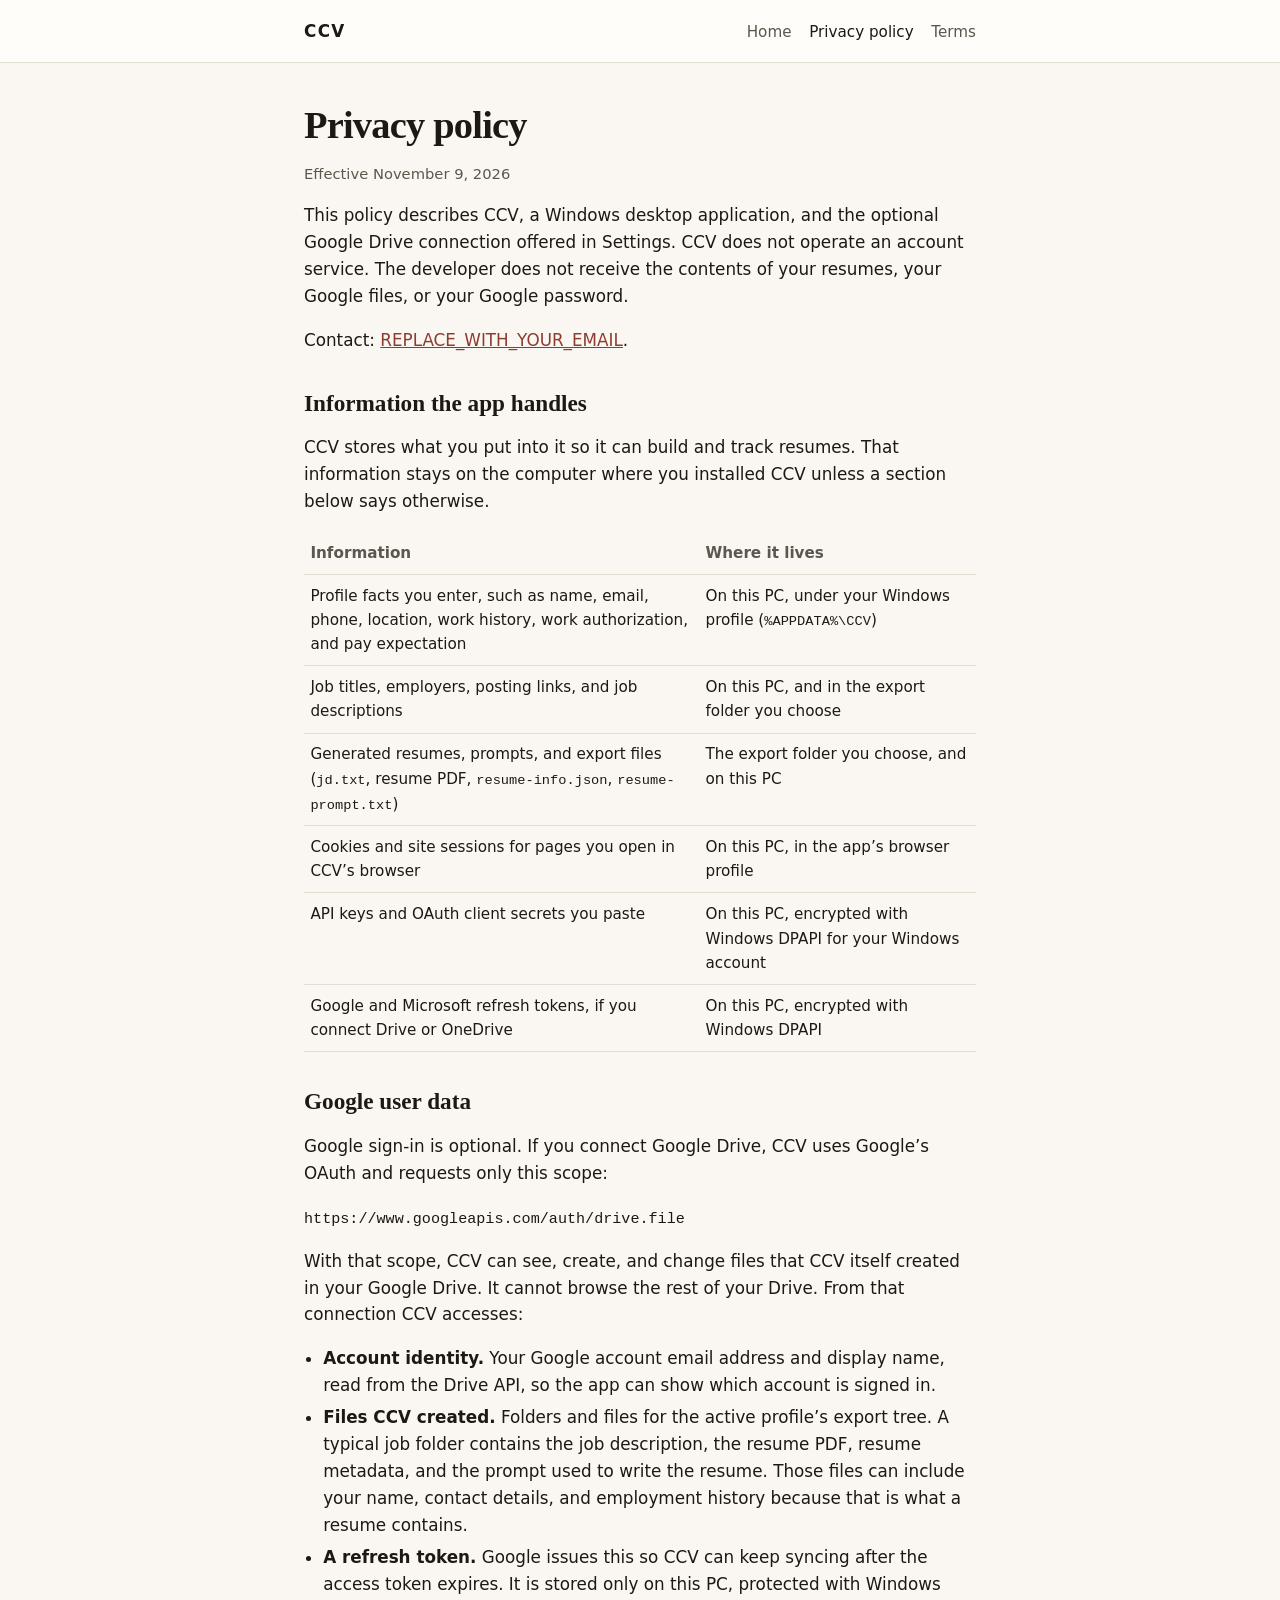
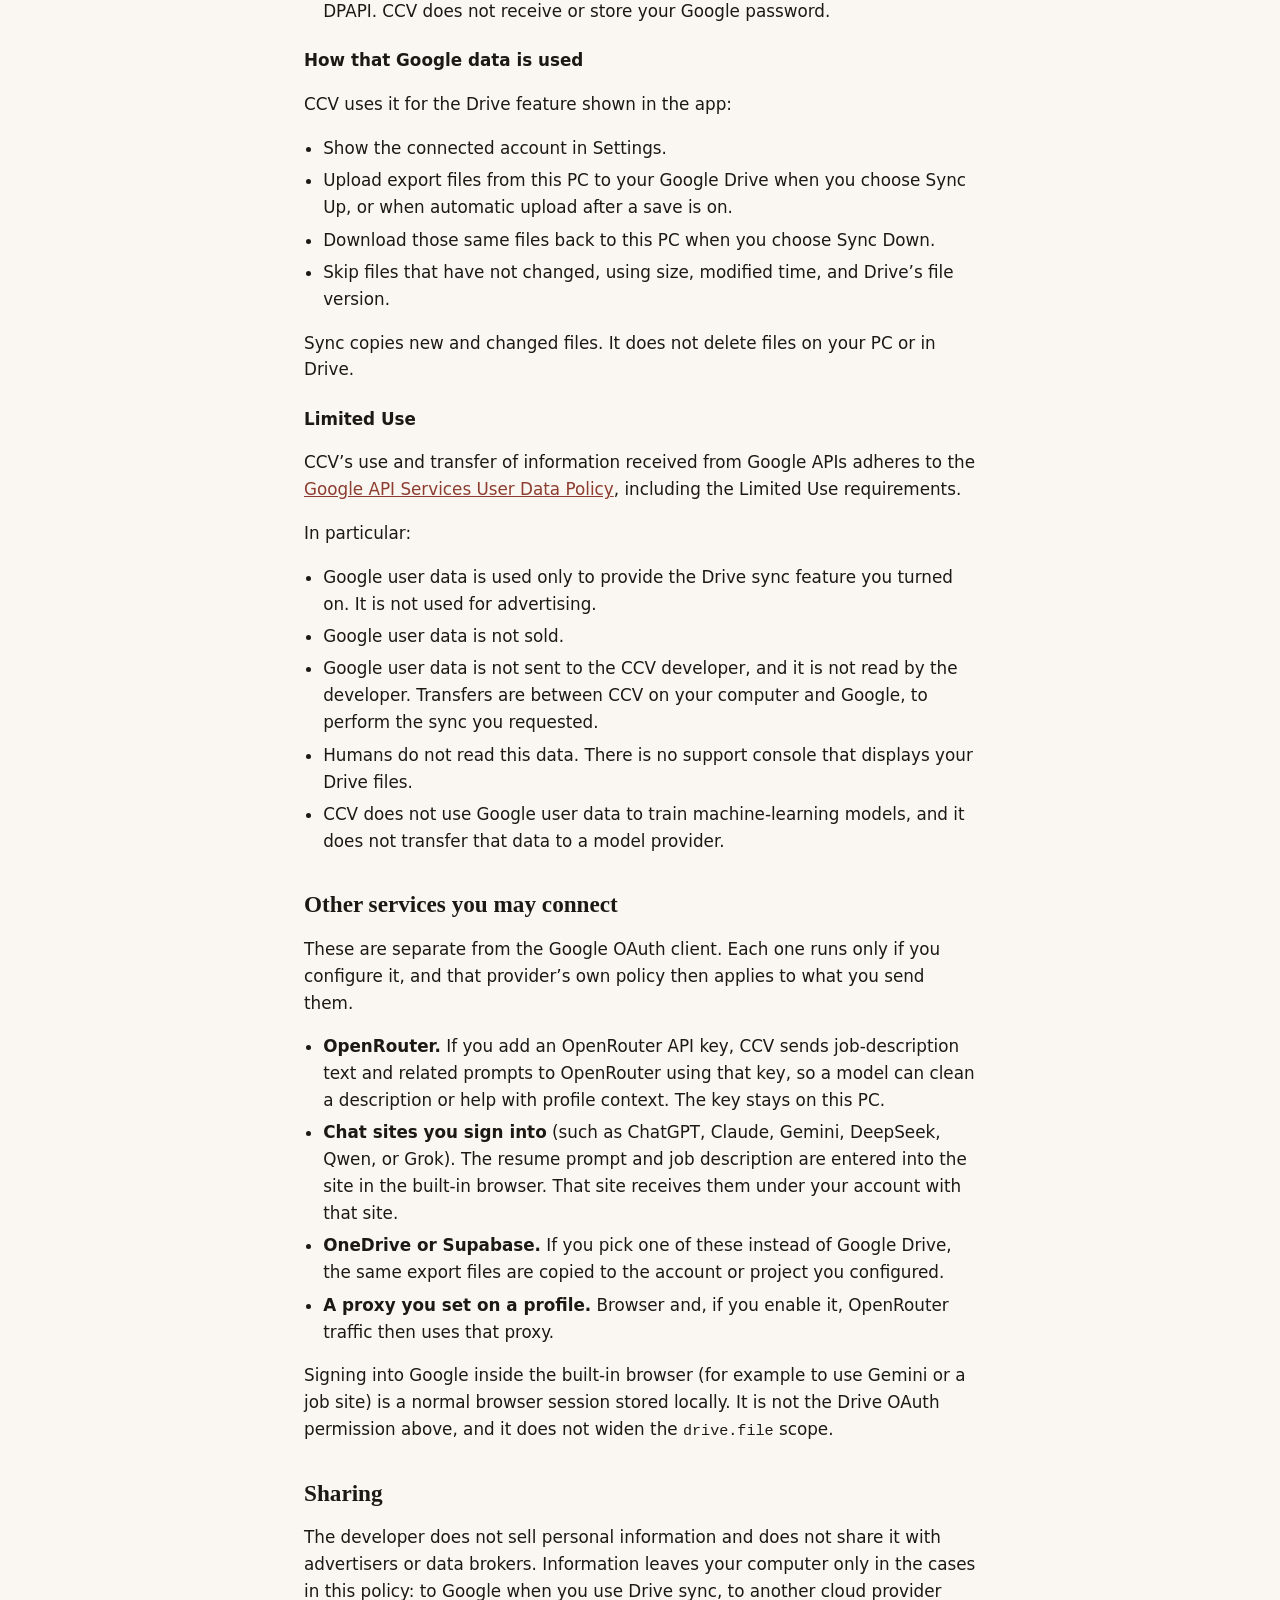
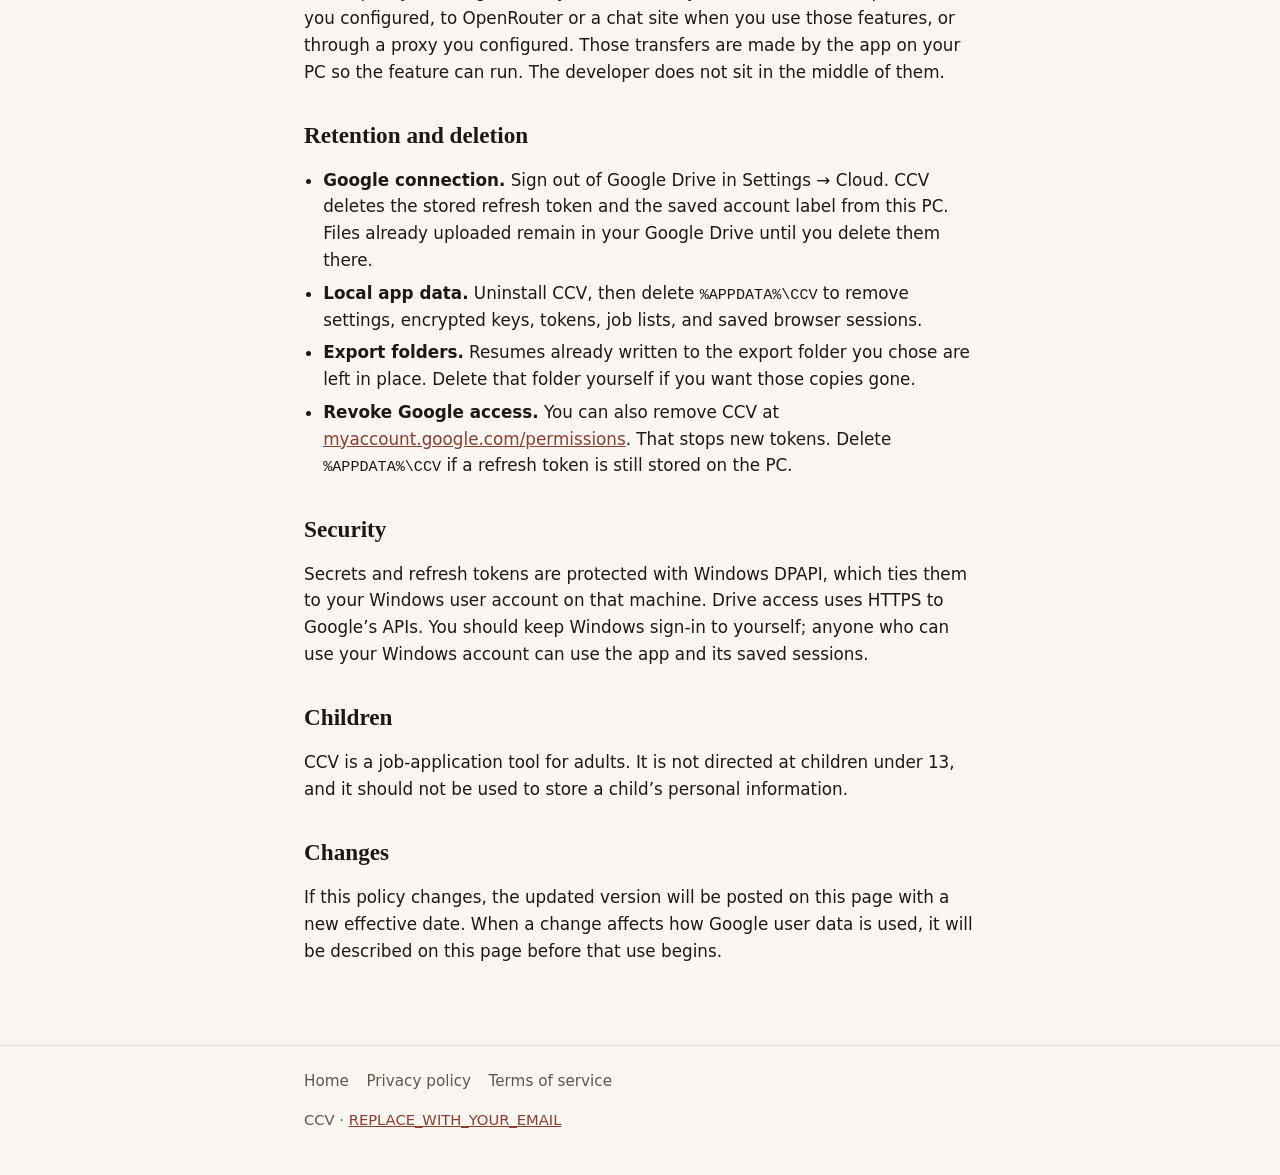
==== privacy.html @ bd31b7b7 "Publish the CCV public site." ====
<!DOCTYPE html>
<html lang="en">
<head>
  <meta charset="utf-8">
  <meta name="viewport" content="width=device-width, initial-scale=1">
  <title>Privacy policy — CCV</title>
  <meta name="description" content="How the CCV Windows app handles information on your PC, including Google account and Google Drive data used for optional file sync.">
  <link rel="stylesheet" href="styles.css">
</head>
<body>
  <header>
    <div class="wrap bar">
      <a class="mark" href="index.html">CCV</a>
      <nav>
        <a href="index.html">Home</a>
        <a href="privacy.html" aria-current="page">Privacy policy</a>
        <a href="terms.html">Terms</a>
      </nav>
    </div>
  </header>
  <main class="wrap">
    <h1>Privacy policy</h1>
    <p class="meta">Effective November 9, 2026</p>
    <p>This policy describes CCV, a Windows desktop application, and the optional Google Drive connection offered in Settings. CCV does not operate an account service. The developer does not receive the contents of your resumes, your Google files, or your Google password.</p>
    <p>Contact: <a href="mailto:REPLACE_WITH_YOUR_EMAIL">REPLACE_WITH_YOUR_EMAIL</a>.</p>

    <h2>Information the app handles</h2>
    <p>CCV stores what you put into it so it can build and track resumes. That information stays on the computer where you installed CCV unless a section below says otherwise.</p>
    <table>
      <thead>
        <tr><th>Information</th><th>Where it lives</th></tr>
      </thead>
      <tbody>
        <tr>
          <td>Profile facts you enter, such as name, email, phone, location, work history, work authorization, and pay expectation</td>
          <td>On this PC, under your Windows profile (<code>%APPDATA%\CCV</code>)</td>
        </tr>
        <tr>
          <td>Job titles, employers, posting links, and job descriptions</td>
          <td>On this PC, and in the export folder you choose</td>
        </tr>
        <tr>
          <td>Generated resumes, prompts, and export files (<code>jd.txt</code>, resume PDF, <code>resume-info.json</code>, <code>resume-prompt.txt</code>)</td>
          <td>The export folder you choose, and on this PC</td>
        </tr>
        <tr>
          <td>Cookies and site sessions for pages you open in CCV’s browser</td>
          <td>On this PC, in the app’s browser profile</td>
        </tr>
        <tr>
          <td>API keys and OAuth client secrets you paste</td>
          <td>On this PC, encrypted with Windows DPAPI for your Windows account</td>
        </tr>
        <tr>
          <td>Google and Microsoft refresh tokens, if you connect Drive or OneDrive</td>
          <td>On this PC, encrypted with Windows DPAPI</td>
        </tr>
      </tbody>
    </table>

    <h2>Google user data</h2>
    <p>Google sign-in is optional. If you connect Google Drive, CCV uses Google’s OAuth and requests only this scope:</p>
    <p><code>https://www.googleapis.com/auth/drive.file</code></p>
    <p>With that scope, CCV can see, create, and change files that CCV itself created in your Google Drive. It cannot browse the rest of your Drive. From that connection CCV accesses:</p>
    <ul>
      <li><strong>Account identity.</strong> Your Google account email address and display name, read from the Drive API, so the app can show which account is signed in.</li>
      <li><strong>Files CCV created.</strong> Folders and files for the active profile’s export tree. A typical job folder contains the job description, the resume PDF, resume metadata, and the prompt used to write the resume. Those files can include your name, contact details, and employment history because that is what a resume contains.</li>
      <li><strong>A refresh token.</strong> Google issues this so CCV can keep syncing after the access token expires. It is stored only on this PC, protected with Windows DPAPI. CCV does not receive or store your Google password.</li>
    </ul>

    <h3>How that Google data is used</h3>
    <p>CCV uses it for the Drive feature shown in the app:</p>
    <ul>
      <li>Show the connected account in Settings.</li>
      <li>Upload export files from this PC to your Google Drive when you choose Sync Up, or when automatic upload after a save is on.</li>
      <li>Download those same files back to this PC when you choose Sync Down.</li>
      <li>Skip files that have not changed, using size, modified time, and Drive’s file version.</li>
    </ul>
    <p>Sync copies new and changed files. It does not delete files on your PC or in Drive.</p>

    <h3>Limited Use</h3>
    <p>CCV’s use and transfer of information received from Google APIs adheres to the <a href="https://developers.google.com/terms/api-services-user-data-policy">Google API Services User Data Policy</a>, including the Limited Use requirements.</p>
    <p>In particular:</p>
    <ul>
      <li>Google user data is used only to provide the Drive sync feature you turned on. It is not used for advertising.</li>
      <li>Google user data is not sold.</li>
      <li>Google user data is not sent to the CCV developer, and it is not read by the developer. Transfers are between CCV on your computer and Google, to perform the sync you requested.</li>
      <li>Humans do not read this data. There is no support console that displays your Drive files.</li>
      <li>CCV does not use Google user data to train machine-learning models, and it does not transfer that data to a model provider.</li>
    </ul>

    <h2>Other services you may connect</h2>
    <p>These are separate from the Google OAuth client. Each one runs only if you configure it, and that provider’s own policy then applies to what you send them.</p>
    <ul>
      <li><strong>OpenRouter.</strong> If you add an OpenRouter API key, CCV sends job-description text and related prompts to OpenRouter using that key, so a model can clean a description or help with profile context. The key stays on this PC.</li>
      <li><strong>Chat sites you sign into</strong> (such as ChatGPT, Claude, Gemini, DeepSeek, Qwen, or Grok). The resume prompt and job description are entered into the site in the built-in browser. That site receives them under your account with that site.</li>
      <li><strong>OneDrive or Supabase.</strong> If you pick one of these instead of Google Drive, the same export files are copied to the account or project you configured.</li>
      <li><strong>A proxy you set on a profile.</strong> Browser and, if you enable it, OpenRouter traffic then uses that proxy.</li>
    </ul>
    <p>Signing into Google inside the built-in browser (for example to use Gemini or a job site) is a normal browser session stored locally. It is not the Drive OAuth permission above, and it does not widen the <code>drive.file</code> scope.</p>

    <h2>Sharing</h2>
    <p>The developer does not sell personal information and does not share it with advertisers or data brokers. Information leaves your computer only in the cases in this policy: to Google when you use Drive sync, to another cloud provider you configured, to OpenRouter or a chat site when you use those features, or through a proxy you configured. Those transfers are made by the app on your PC so the feature can run. The developer does not sit in the middle of them.</p>

    <h2>Retention and deletion</h2>
    <ul>
      <li><strong>Google connection.</strong> Sign out of Google Drive in Settings → Cloud. CCV deletes the stored refresh token and the saved account label from this PC. Files already uploaded remain in your Google Drive until you delete them there.</li>
      <li><strong>Local app data.</strong> Uninstall CCV, then delete <code>%APPDATA%\CCV</code> to remove settings, encrypted keys, tokens, job lists, and saved browser sessions.</li>
      <li><strong>Export folders.</strong> Resumes already written to the export folder you chose are left in place. Delete that folder yourself if you want those copies gone.</li>
      <li><strong>Revoke Google access.</strong> You can also remove CCV at <a href="https://myaccount.google.com/permissions">myaccount.google.com/permissions</a>. That stops new tokens. Delete <code>%APPDATA%\CCV</code> if a refresh token is still stored on the PC.</li>
    </ul>

    <h2>Security</h2>
    <p>Secrets and refresh tokens are protected with Windows DPAPI, which ties them to your Windows user account on that machine. Drive access uses HTTPS to Google’s APIs. You should keep Windows sign-in to yourself; anyone who can use your Windows account can use the app and its saved sessions.</p>

    <h2>Children</h2>
    <p>CCV is a job-application tool for adults. It is not directed at children under 13, and it should not be used to store a child’s personal information.</p>

    <h2>Changes</h2>
    <p>If this policy changes, the updated version will be posted on this page with a new effective date. When a change affects how Google user data is used, it will be described on this page before that use begins.</p>
  </main>
  <footer>
    <div class="wrap">
      <nav>
        <a href="index.html">Home</a>
        <a href="privacy.html">Privacy policy</a>
        <a href="terms.html">Terms of service</a>
      </nav>
      <p>CCV · <a href="mailto:REPLACE_WITH_YOUR_EMAIL">REPLACE_WITH_YOUR_EMAIL</a></p>
    </div>
  </footer>
</body>
</html>
---- styles.css ----
:root {
  --ink: #1c1915;
  --muted: #5c564c;
  --line: #e4ddd2;
  --paper: #faf7f2;
  --card: #fffdf9;
  --accent: #8c3d2f;
  --accent-soft: #f3e6e1;
  --max: 42rem;
}

* { box-sizing: border-box; }

html { scroll-behavior: smooth; }

body {
  margin: 0;
  background: var(--paper);
  color: var(--ink);
  font-family: "Segoe UI", "Source Sans 3", system-ui, sans-serif;
  font-size: 1.05rem;
  line-height: 1.6;
}

a { color: var(--accent); }

a:hover { text-decoration-thickness: 2px; }

.wrap {
  width: min(calc(100% - 2.5rem), var(--max));
  margin: 0 auto;
}

header {
  border-bottom: 1px solid var(--line);
  background: var(--card);
}

.bar {
  display: flex;
  align-items: baseline;
  justify-content: space-between;
  gap: 1rem;
  padding: 1.1rem 0;
}

.mark {
  color: inherit;
  font-weight: 700;
  letter-spacing: 0.08em;
  text-decoration: none;
}

nav { display: flex; gap: 1.1rem; }

nav a { color: var(--muted); text-decoration: none; font-size: 0.95rem; }

nav a[aria-current="page"],
nav a:hover { color: var(--ink); }

main { padding: 2.5rem 0 4rem; }

h1 {
  margin: 0 0 0.6rem;
  font-family: Georgia, "Iowan Old Style", "Palatino Linotype", serif;
  font-size: 2.4rem;
  font-weight: 600;
  letter-spacing: -0.02em;
  line-height: 1.15;
}

h2 {
  margin: 2.2rem 0 0.5rem;
  font-family: Georgia, "Iowan Old Style", "Palatino Linotype", serif;
  font-size: 1.45rem;
  font-weight: 600;
  line-height: 1.25;
}

h3 { margin: 1.4rem 0 0.3rem; font-size: 1.05rem; }

.lede { font-size: 1.2rem; color: var(--ink); }

.meta { color: var(--muted); font-size: 0.92rem; }

.card {
  margin: 1.5rem 0;
  padding: 1rem 1.15rem;
  background: var(--accent-soft);
  border-radius: 10px;
}

.card strong { display: block; margin-bottom: 0.25rem; }

ul, ol { padding-left: 1.2rem; }

li { margin: 0.35rem 0; }

table {
  width: 100%;
  border-collapse: collapse;
  font-size: 0.95rem;
}

th, td {
  text-align: left;
  vertical-align: top;
  padding: 0.55rem 0.4rem;
  border-bottom: 1px solid var(--line);
}

th { color: var(--muted); font-weight: 600; }

code {
  font-family: Consolas, "Cascadia Mono", monospace;
  font-size: 0.9em;
}

footer {
  border-top: 1px solid var(--line);
  color: var(--muted);
  font-size: 0.92rem;
  padding: 1.4rem 0 2rem;
}

footer nav { margin-bottom: 0.4rem; }
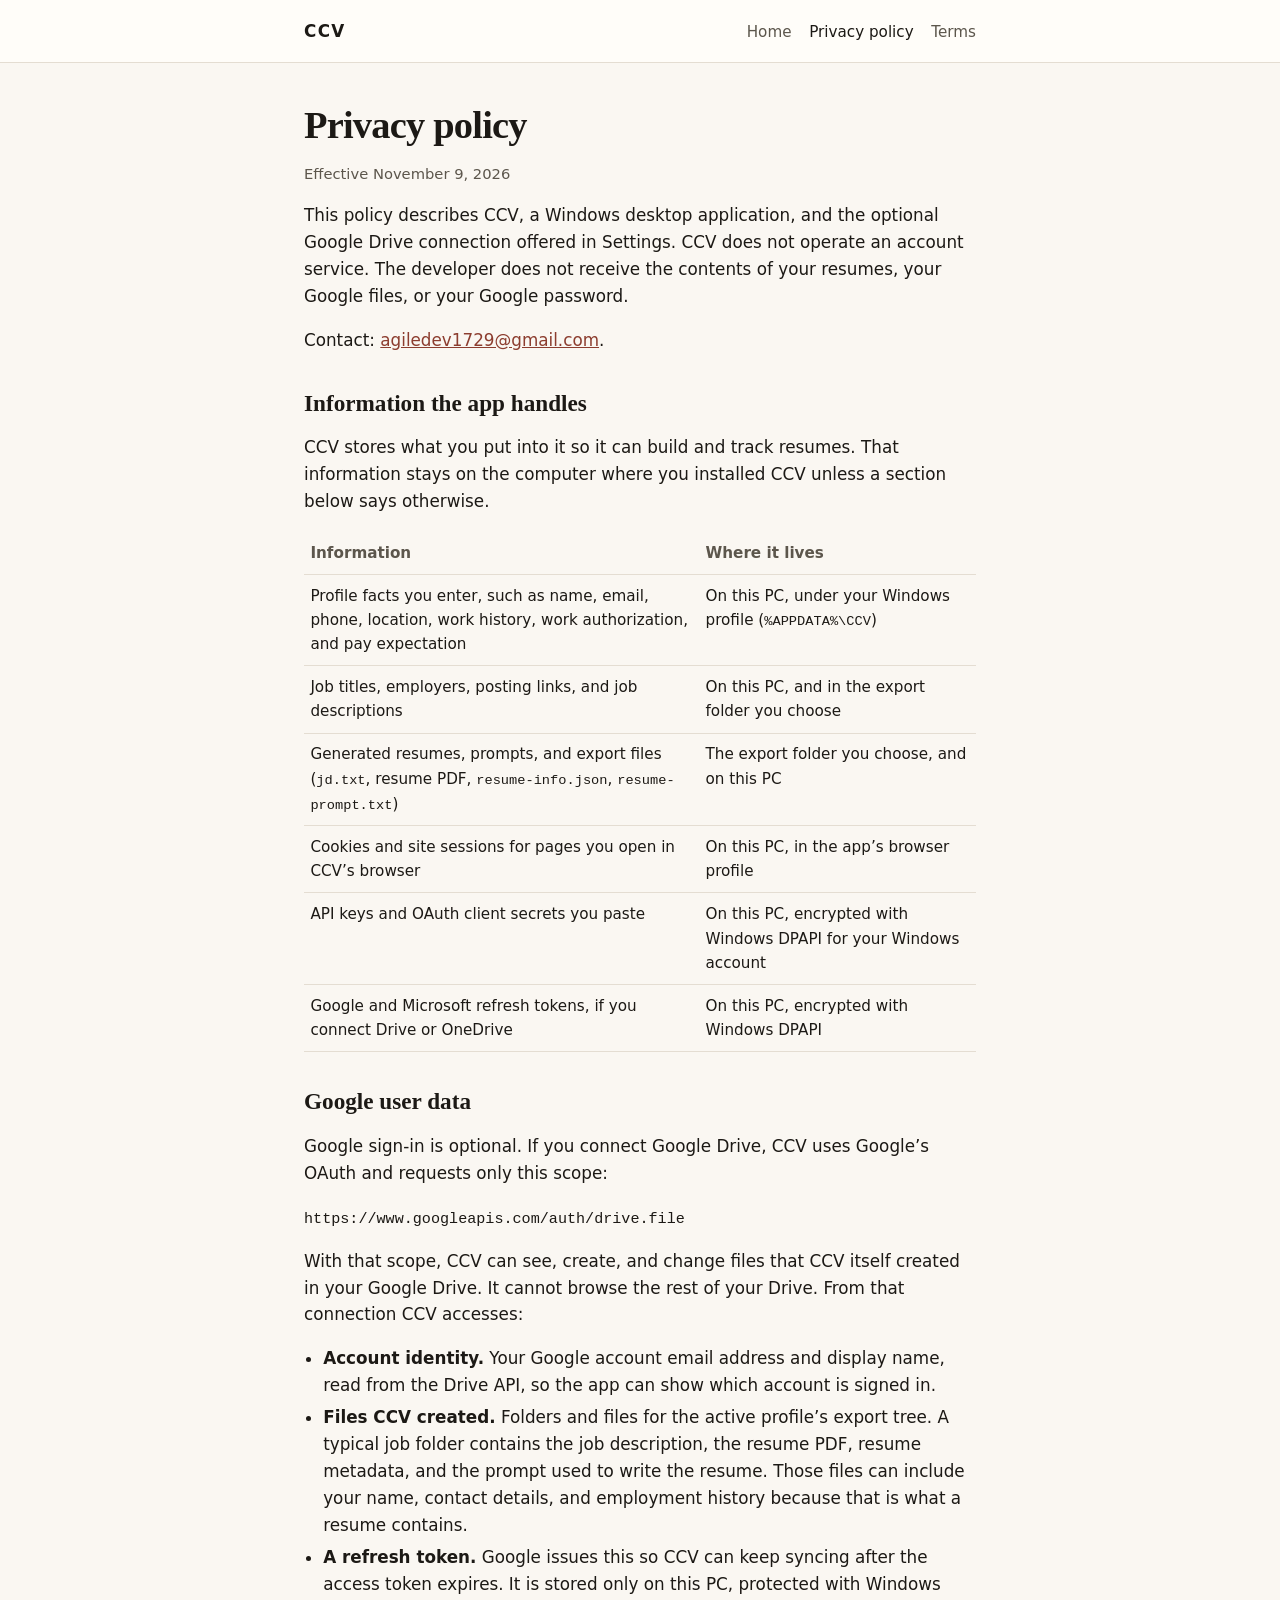
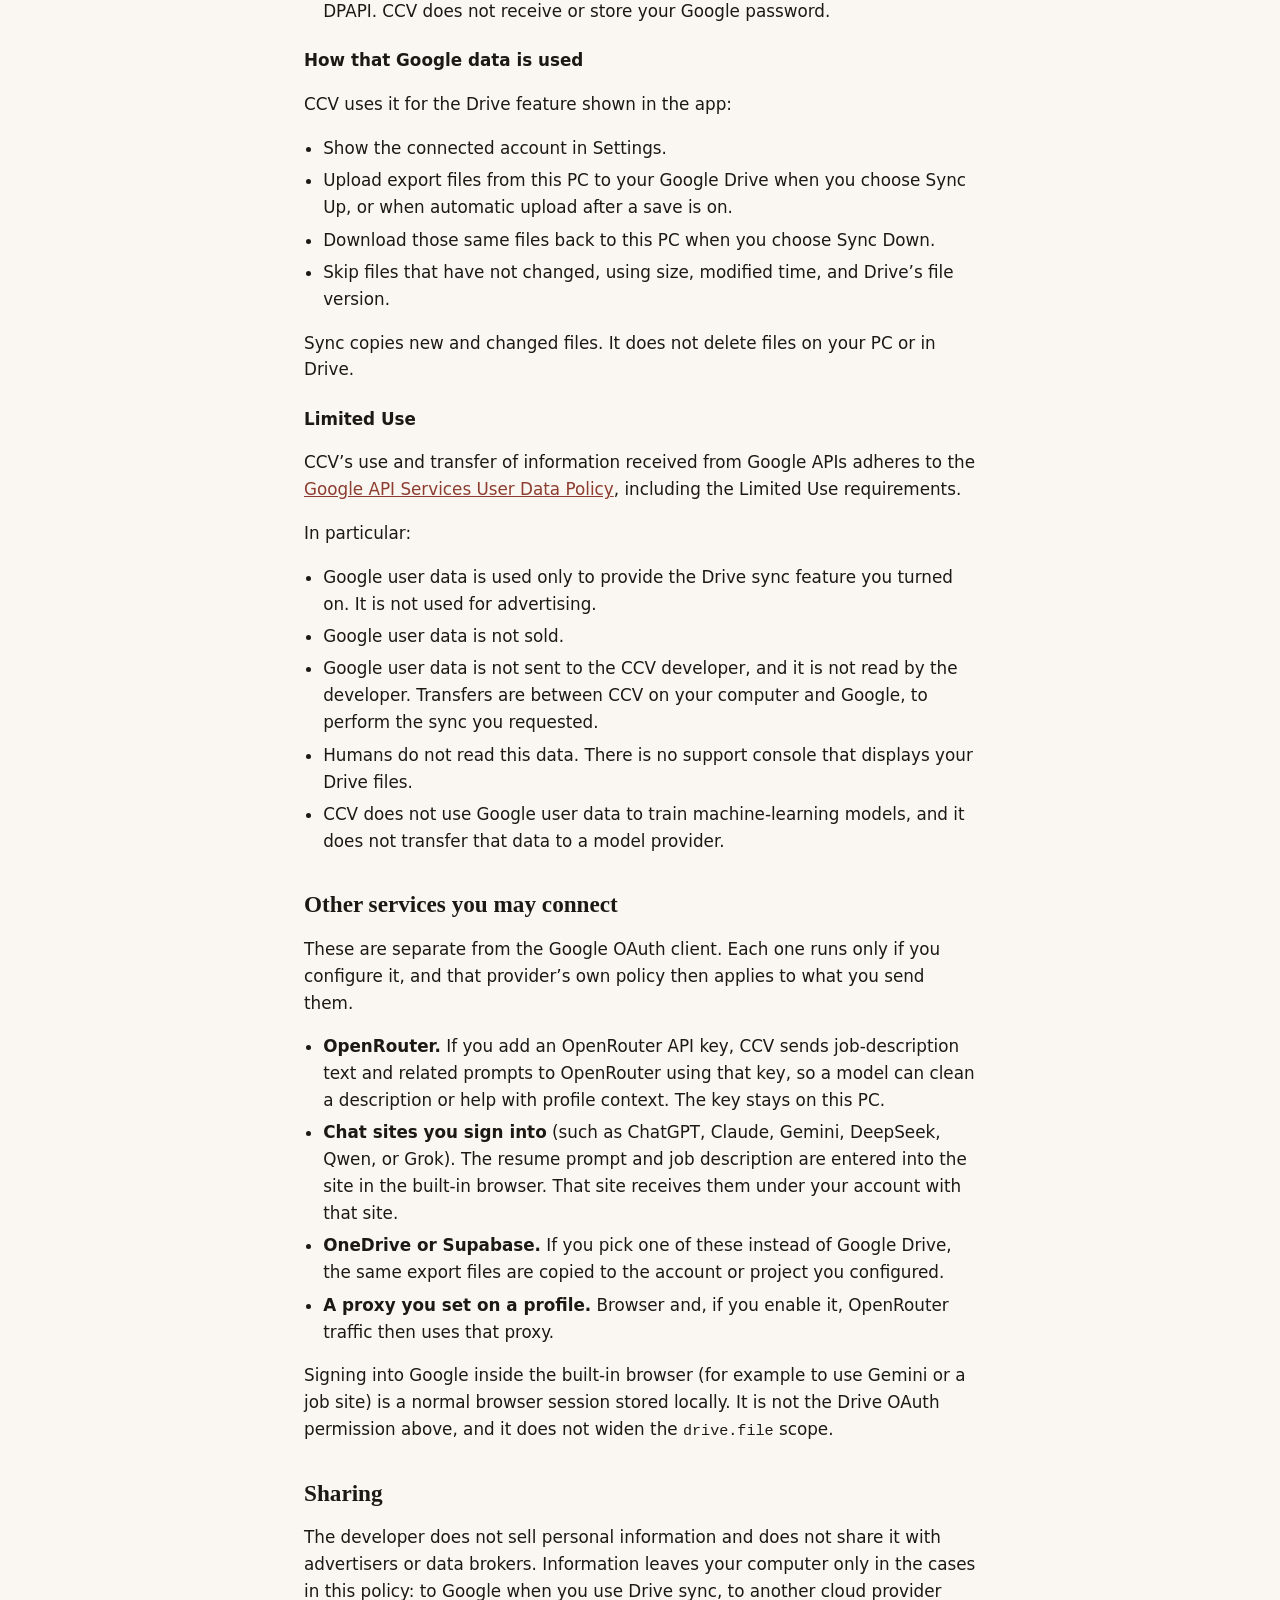
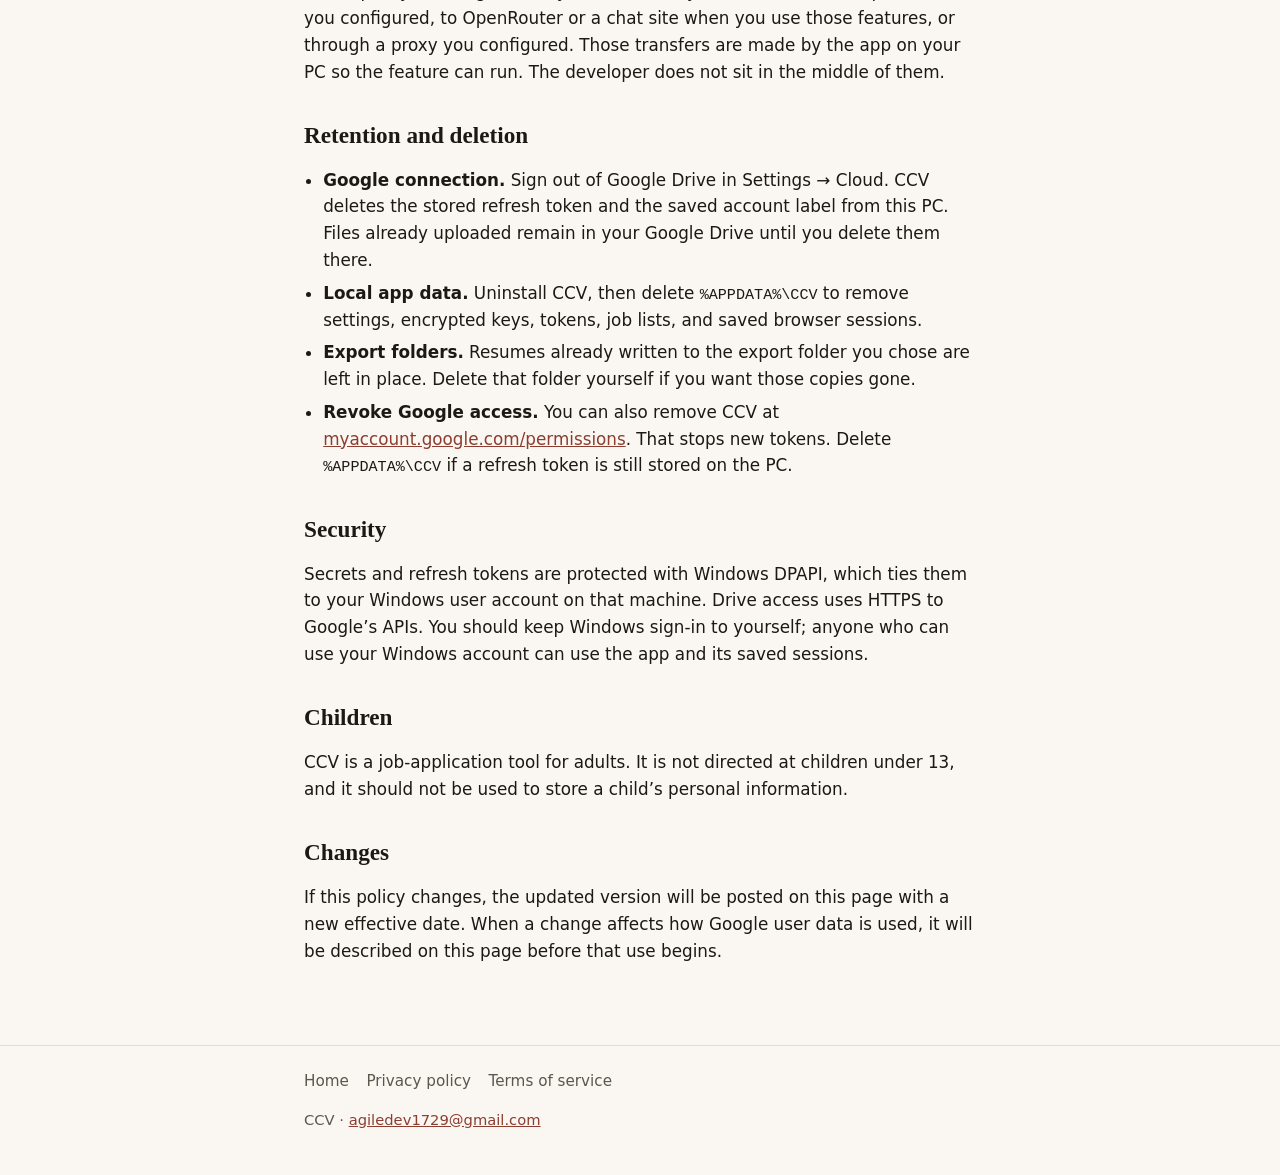
==== commit 84662180: "Update privacy.html" ====
--- a/privacy.html
+++ b/privacy.html
@@ -22,7 +22,7 @@
     <h1>Privacy policy</h1>
     <p class="meta">Effective November 9, 2026</p>
     <p>This policy describes CCV, a Windows desktop application, and the optional Google Drive connection offered in Settings. CCV does not operate an account service. The developer does not receive the contents of your resumes, your Google files, or your Google password.</p>
-    <p>Contact: <a href="mailto:REPLACE_WITH_YOUR_EMAIL">REPLACE_WITH_YOUR_EMAIL</a>.</p>
+    <p>Contact: <a href="mailto:agiledev1729@gmail.com">agiledev1729@gmail.com</a>.</p>
 
     <h2>Information the app handles</h2>
     <p>CCV stores what you put into it so it can build and track resumes. That information stays on the computer where you installed CCV unless a section below says otherwise.</p>
@@ -126,7 +126,7 @@
         <a href="privacy.html">Privacy policy</a>
         <a href="terms.html">Terms of service</a>
       </nav>
-      <p>CCV · <a href="mailto:REPLACE_WITH_YOUR_EMAIL">REPLACE_WITH_YOUR_EMAIL</a></p>
+      <p>CCV · <a href="mailto:agiledev1729@gmail.com">agiledev1729@gmail.com</a></p>
     </div>
   </footer>
 </body>
